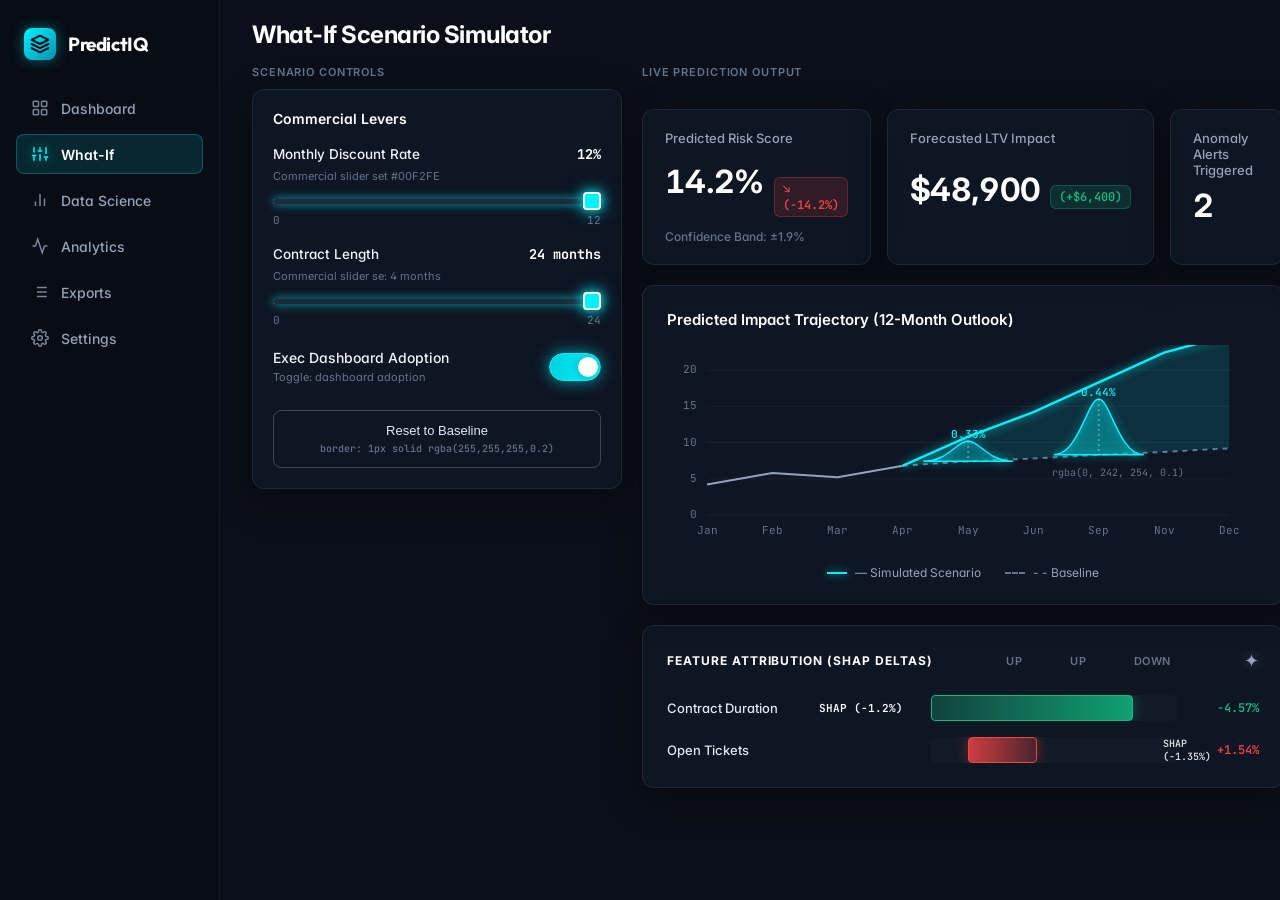
==== what_if_simulator.html @ 3e4ee1d7 "feat: add responsive dark-mode What-If Scenario Simulator interface with live prediction output and " ====
<!DOCTYPE html>
<html lang="en">
<head>
  <meta charset="UTF-8">
  <meta name="viewport" content="width=device-width, initial-scale=1.0">
  <title>What-If Scenario Simulator — PredictIQ</title>
  <link rel="preconnect" href="https://fonts.googleapis.com">
  <link rel="preconnect" href="https://fonts.gstatic.com" crossorigin>
  <link href="https://fonts.googleapis.com/css2?family=Inter:wght@400;500;600;700;800&family=Outfit:wght@500;600;700&family=JetBrains+Mono:wght@400;500;600&display=swap" rel="stylesheet">
  <style>
    :root {
      --bg-base: #0B0F19;
      --card-bg: rgba(17, 24, 39, 0.75);
      --card-border: 1px solid rgba(255, 255, 255, 0.08);
      --card-radius: 12px;
      
      --accent-cyan: #00F2FE;
      --accent-cyan-glow: 0 0 16px rgba(0, 242, 254, 0.55);
      --accent-cyan-subtle: rgba(0, 242, 254, 0.12);
      
      --color-emerald: #10B981;
      --color-emerald-glow: 0 0 14px rgba(16, 185, 129, 0.45);
      --color-emerald-subtle: rgba(16, 185, 129, 0.15);
      
      --color-crimson: #EF4444;
      --color-crimson-glow: 0 0 14px rgba(239, 68, 68, 0.45);
      --color-crimson-subtle: rgba(239, 68, 68, 0.15);
      
      --text-main: #FFFFFF;
      --text-dimmed: #94A3B8;
      --text-muted: #64748B;
      --text-faint: #475569;
      
      --sidebar-width: 220px;
    }

    * {
      box-sizing: border-box;
      margin: 0;
      padding: 0;
      -webkit-font-smoothing: antialiased;
    }

    body {
      background-color: var(--bg-base);
      color: var(--text-main);
      font-family: 'Inter', -apple-system, BlinkMacSystemFont, 'Segoe UI', Roboto, sans-serif;
      min-height: 100vh;
      display: flex;
      overflow-x: hidden;
      font-feature-settings: "cv02", "cv03", "cv04", "cv11";
    }

    .tabular-nums {
      font-variant-numeric: tabular-nums;
    }

    /* ============================================================
       SIDEBAR NAVIGATION
       ============================================================ */
    .sidebar {
      width: var(--sidebar-width);
      min-width: var(--sidebar-width);
      background: #080C14;
      border-right: 1px solid rgba(255, 255, 255, 0.06);
      padding: 24px 16px;
      display: flex;
      flex-direction: column;
      position: sticky;
      top: 0;
      height: 100vh;
      z-index: 10;
    }

    .brand-logo {
      display: flex;
      align-items: center;
      gap: 12px;
      text-decoration: none;
      color: #FFFFFF;
      padding: 4px 8px 28px 8px;
    }

    .brand-badge {
      width: 32px;
      height: 32px;
      border-radius: 8px;
      background: linear-gradient(135deg, #00F2FE 0%, #0891b2 100%);
      display: flex;
      align-items: center;
      justify-content: center;
      color: #0B0F19;
      font-weight: 800;
      box-shadow: 0 0 14px rgba(0, 242, 254, 0.4);
    }

    .brand-name {
      font-size: 19px;
      font-weight: 700;
      letter-spacing: -0.02em;
      color: #FFFFFF;
      font-family: 'Outfit', sans-serif;
    }

    .nav-list {
      list-style: none;
      display: flex;
      flex-direction: column;
      gap: 6px;
      flex: 1;
    }

    .nav-item a {
      display: flex;
      align-items: center;
      gap: 12px;
      padding: 10px 14px;
      border-radius: 8px;
      color: var(--text-dimmed);
      text-decoration: none;
      font-size: 14px;
      font-weight: 500;
      transition: all 0.2s ease;
      border: 1px solid transparent;
    }

    .nav-item a svg {
      width: 18px;
      height: 18px;
      stroke-width: 2;
      opacity: 0.8;
      transition: all 0.2s ease;
    }

    .nav-item a:hover {
      color: #FFFFFF;
      background: rgba(255, 255, 255, 0.04);
    }

    .nav-item.active a {
      background: rgba(0, 242, 254, 0.12);
      color: #FFFFFF;
      border: 1px solid rgba(0, 242, 254, 0.25);
      font-weight: 600;
    }

    .nav-item.active a svg {
      color: var(--accent-cyan);
      opacity: 1;
      filter: drop-shadow(0 0 6px rgba(0, 242, 254, 0.5));
    }

    /* ============================================================
       MAIN CONTENT WORKSPACE
       ============================================================ */
    .workspace {
      flex: 1;
      padding: 20px 32px;
      max-width: 1540px;
      display: flex;
      flex-direction: column;
      gap: 16px;
    }

    .page-header h1 {
      font-size: 24px;
      font-weight: 700;
      color: #FFFFFF;
      letter-spacing: -0.02em;
    }

    .two-column-layout {
      display: grid;
      grid-template-columns: 370px 1fr;
      gap: 20px;
      align-items: start;
    }

    .col-title {
      font-size: 11px;
      text-transform: uppercase;
      letter-spacing: 0.08em;
      color: var(--text-muted);
      font-weight: 600;
      margin-bottom: 10px;
    }

    /* Glassmorphic Card */
    .glass-card {
      background: var(--card-bg);
      border: var(--card-border);
      border-radius: var(--card-radius);
      backdrop-filter: blur(12px);
      -webkit-backdrop-filter: blur(12px);
      box-shadow: 0 12px 36px rgba(0, 0, 0, 0.35);
      padding: 20px;
    }

    /* ============================================================
       LEFT COLUMN: SCENARIO CONTROLS
       ============================================================ */
    .controls-card {
      display: flex;
      flex-direction: column;
      gap: 18px;
    }

    .group-header {
      font-size: 14px;
      font-weight: 600;
      color: #FFFFFF;
    }

    .lever-item {
      display: flex;
      flex-direction: column;
      gap: 6px;
    }

    .lever-top-row {
      display: flex;
      justify-content: space-between;
      align-items: center;
    }

    .lever-name {
      font-size: 13.5px;
      font-weight: 500;
      color: #F1F5F9;
    }

    .lever-value-tag {
      font-size: 13.5px;
      font-weight: 700;
      color: #FFFFFF;
      font-family: 'JetBrains Mono', monospace;
    }

    .lever-subtext {
      font-size: 11px;
      color: var(--text-muted);
    }

    /* Custom Electric Cyan Slider */
    .custom-slider-container {
      position: relative;
      margin-top: 2px;
    }

    .slider-track-wrap {
      position: relative;
      width: 100%;
      height: 20px;
      display: flex;
      align-items: center;
    }

    .slider-input {
      -webkit-appearance: none;
      appearance: none;
      width: 100%;
      height: 5px;
      border-radius: 4px;
      background: #1E293B;
      outline: none;
      cursor: pointer;
      position: relative;
      z-index: 2;
    }

    .slider-input::-webkit-slider-runnable-track {
      height: 5px;
      border-radius: 4px;
      background: transparent;
    }

    .slider-input::-webkit-slider-thumb {
      -webkit-appearance: none;
      appearance: none;
      width: 18px;
      height: 18px;
      border-radius: 4px;
      background: var(--accent-cyan);
      cursor: pointer;
      box-shadow: 0 0 12px rgba(0, 242, 254, 0.95), 0 0 20px rgba(0, 242, 254, 0.5);
      margin-top: -6.5px;
      transition: transform 0.15s ease, box-shadow 0.15s ease;
      border: 2px solid #FFFFFF;
    }

    .slider-input::-webkit-slider-thumb:hover {
      transform: scale(1.15);
      box-shadow: 0 0 16px rgba(0, 242, 254, 1), 0 0 28px rgba(0, 242, 254, 0.7);
    }

    .slider-input::-moz-range-thumb {
      width: 18px;
      height: 18px;
      border-radius: 4px;
      background: var(--accent-cyan);
      cursor: pointer;
      box-shadow: 0 0 12px rgba(0, 242, 254, 0.95);
      border: 2px solid #FFFFFF;
    }

    .slider-fill {
      position: absolute;
      left: 0;
      top: 7.5px;
      height: 5px;
      border-radius: 4px 0 0 4px;
      background: var(--accent-cyan);
      box-shadow: 0 0 10px rgba(0, 242, 254, 0.8);
      pointer-events: none;
      z-index: 1;
    }

    .slider-labels {
      display: flex;
      justify-content: space-between;
      font-size: 11px;
      color: var(--text-muted);
      margin-top: 2px;
      font-family: 'JetBrains Mono', monospace;
    }

    /* Toggle Switch */
    .toggle-row {
      display: flex;
      justify-content: space-between;
      align-items: center;
      padding-top: 4px;
    }

    .toggle-info {
      display: flex;
      flex-direction: column;
      gap: 4px;
    }

    .toggle-info .lever-name {
      font-size: 14px;
      font-weight: 500;
      color: #F1F5F9;
    }

    .switch-wrap {
      position: relative;
      display: inline-block;
      width: 52px;
      height: 28px;
      cursor: pointer;
    }

    .switch-wrap input {
      opacity: 0;
      width: 0;
      height: 0;
    }

    .switch-slider {
      position: absolute;
      cursor: pointer;
      top: 0;
      left: 0;
      right: 0;
      bottom: 0;
      background-color: #1E293B;
      border: 1px solid rgba(255, 255, 255, 0.1);
      transition: .3s cubic-bezier(0.4, 0, 0.2, 1);
      border-radius: 28px;
    }

    .switch-slider:before {
      position: absolute;
      content: "";
      height: 20px;
      width: 20px;
      left: 4px;
      bottom: 3px;
      background-color: #94A3B8;
      transition: .3s cubic-bezier(0.4, 0, 0.2, 1);
      border-radius: 50%;
    }

    .switch-wrap input:checked + .switch-slider {
      background: linear-gradient(90deg, #00d2df 0%, #00F2FE 100%);
      border-color: var(--accent-cyan);
      box-shadow: 0 0 16px rgba(0, 242, 254, 0.6);
    }

    .switch-wrap input:checked + .switch-slider:before {
      transform: translateX(24px);
      background-color: #FFFFFF;
      box-shadow: 0 0 8px rgba(0, 0, 0, 0.3);
    }

    /* Reset Button */
    .btn-reset {
      width: 100%;
      padding: 12px 16px;
      background: transparent;
      border: 1px solid rgba(255, 255, 255, 0.2);
      border-radius: 8px;
      color: #E2E8F0;
      font-size: 13px;
      font-weight: 500;
      cursor: pointer;
      transition: all 0.2s ease;
      display: flex;
      flex-direction: column;
      align-items: center;
      gap: 4px;
      margin-top: 8px;
    }

    .btn-reset:hover {
      background: rgba(255, 255, 255, 0.05);
      border-color: rgba(255, 255, 255, 0.35);
      color: #FFFFFF;
    }

    .btn-reset-comment {
      font-size: 10px;
      color: var(--text-muted);
      font-family: 'JetBrains Mono', monospace;
    }

    /* ============================================================
       RIGHT COLUMN: LIVE PREDICTION OUTPUT
       ============================================================ */
    .output-column {
      display: flex;
      flex-direction: column;
      gap: 20px;
    }

    /* 3 KPI Cards Row */
    .kpi-grid {
      display: grid;
      grid-template-columns: repeat(3, 1fr);
      gap: 16px;
    }

    .kpi-card {
      padding: 20px 22px;
      display: flex;
      flex-direction: column;
      justify-content: space-between;
      min-height: 120px;
    }

    .kpi-title {
      font-size: 13px;
      color: var(--text-dimmed);
      font-weight: 500;
    }

    .kpi-val-row {
      display: flex;
      align-items: baseline;
      gap: 10px;
      margin-top: 8px;
      margin-bottom: 4px;
    }

    .kpi-value {
      font-size: 32px;
      font-weight: 700;
      color: #FFFFFF;
      letter-spacing: -0.02em;
    }

    .delta-chip {
      font-size: 12px;
      font-weight: 600;
      padding: 3px 8px;
      border-radius: 6px;
      display: inline-flex;
      align-items: center;
      gap: 2px;
      font-family: 'JetBrains Mono', monospace;
    }

    .delta-crimson {
      color: var(--color-crimson);
      background: var(--color-crimson-subtle);
      border: 1px solid rgba(239, 68, 68, 0.3);
    }

    .delta-emerald {
      color: var(--color-emerald);
      background: var(--color-emerald-subtle);
      border: 1px solid rgba(16, 185, 129, 0.3);
    }

    .kpi-subtext {
      font-size: 12px;
      color: var(--text-muted);
      font-weight: 500;
    }

    /* 12-Month Outlook Chart Card */
    .chart-card {
      padding: 24px;
      display: flex;
      flex-direction: column;
      gap: 16px;
    }

    .chart-header {
      display: flex;
      justify-content: space-between;
      align-items: center;
    }

    .chart-title {
      font-size: 15px;
      font-weight: 600;
      color: #FFFFFF;
    }

    .chart-canvas-wrap {
      position: relative;
      width: 100%;
      height: 200px;
    }

    canvas#outlookChart {
      width: 100%;
      height: 100%;
      display: block;
    }

    .chart-legend {
      display: flex;
      justify-content: center;
      align-items: center;
      gap: 24px;
      font-size: 12px;
      color: var(--text-dimmed);
      margin-top: 4px;
    }

    .legend-item {
      display: flex;
      align-items: center;
      gap: 8px;
    }

    .legend-line-cyan {
      width: 20px;
      height: 2px;
      background: var(--accent-cyan);
      box-shadow: 0 0 8px rgba(0, 242, 254, 0.8);
    }

    .legend-line-dashed {
      width: 20px;
      height: 2px;
      border-top: 2px dashed #64748B;
    }

    /* SHAP Deltas Card */
    .shap-card {
      padding: 24px;
      display: flex;
      flex-direction: column;
      gap: 16px;
      position: relative;
    }

    .shap-header {
      display: flex;
      justify-content: space-between;
      align-items: center;
    }

    .shap-title {
      font-size: 12px;
      font-weight: 700;
      letter-spacing: 0.08em;
      color: #FFFFFF;
      text-transform: uppercase;
    }

    .shap-axis-labels {
      display: flex;
      align-items: center;
      gap: 48px;
      font-size: 11px;
      color: var(--text-muted);
      font-weight: 600;
      letter-spacing: 0.04em;
    }

    .star-icon {
      color: #94A3B8;
      font-size: 18px;
      filter: drop-shadow(0 0 6px rgba(255, 255, 255, 0.3));
    }

    .shap-bars-container {
      display: flex;
      flex-direction: column;
      gap: 16px;
      margin-top: 8px;
    }

    .shap-row {
      display: grid;
      grid-template-columns: 140px 100px 1fr 70px;
      align-items: center;
      gap: 12px;
    }

    .shap-feature-name {
      font-size: 13px;
      color: #E2E8F0;
      font-weight: 500;
    }

    .shap-badge {
      font-size: 11px;
      font-weight: 600;
      color: #FFFFFF;
      font-family: 'JetBrains Mono', monospace;
    }

    .shap-bar-track {
      width: 100%;
      height: 26px;
      background: rgba(255, 255, 255, 0.02);
      border-radius: 4px;
      display: flex;
      align-items: center;
      overflow: hidden;
      position: relative;
    }

    .shap-bar-emerald {
      height: 100%;
      background: linear-gradient(90deg, rgba(16, 185, 129, 0.25) 0%, rgba(16, 185, 129, 0.85) 100%);
      border: 1px solid var(--color-emerald);
      border-radius: 4px;
      box-shadow: 0 0 14px rgba(16, 185, 129, 0.4);
      transition: width 0.3s cubic-bezier(0.4, 0, 0.2, 1);
    }

    .shap-bar-crimson {
      height: 100%;
      background: linear-gradient(90deg, rgba(239, 68, 68, 0.85) 0%, rgba(239, 68, 68, 0.25) 100%);
      border: 1px solid var(--color-crimson);
      border-radius: 4px;
      box-shadow: 0 0 14px rgba(239, 68, 68, 0.4);
      transition: width 0.3s cubic-bezier(0.4, 0, 0.2, 1);
    }

    .shap-metric-label {
      font-size: 12px;
      font-weight: 600;
      text-align: right;
      font-family: 'JetBrains Mono', monospace;
    }

    .shap-metric-emerald {
      color: var(--color-emerald);
    }

    .shap-metric-crimson {
      color: var(--color-crimson);
    }

    /* Responsive adjustments */
    @media (max-width: 1200px) {
      .two-column-layout {
        grid-template-columns: 1fr;
      }
      .sidebar {
        width: 72px;
        min-width: 72px;
        padding: 20px 8px;
      }
      .brand-name, .nav-item a span {
        display: none;
      }
      .nav-item a {
        justify-content: center;
        padding: 10px;
      }
    }

    @media (max-width: 768px) {
      body {
        flex-direction: column;
      }
      .sidebar {
        width: 100%;
        height: auto;
        flex-direction: row;
        position: relative;
        justify-content: space-between;
      }
      .nav-list {
        flex-direction: row;
      }
      .kpi-grid {
        grid-template-columns: 1fr;
      }
      .workspace {
        padding: 20px;
      }
    }
  </style>
</head>
<body>

  <!-- LEFT NAVIGATION SIDEBAR -->
  <aside class="sidebar" aria-label="Main Navigation">
    <a href="index.html" class="brand-logo" title="Back to Main Hub">
      <div class="brand-badge">
        <svg width="20" height="20" viewBox="0 0 24 24" fill="none" stroke="#0B0F19" stroke-width="2.5" stroke-linecap="round" stroke-linejoin="round">
          <polygon points="12 2 2 7 12 12 22 7 12 2"></polygon>
          <polyline points="2 17 12 22 22 17"></polyline>
          <polyline points="2 12 12 17 22 12"></polyline>
        </svg>
      </div>
      <span class="brand-name">PredictIQ</span>
    </a>

    <ul class="nav-list">
      <li class="nav-item">
        <a href="index.html" title="Executive Dashboard">
          <svg viewBox="0 0 24 24" fill="none" stroke="currentColor"><rect x="3" y="3" width="7" height="7" rx="1"></rect><rect x="14" y="3" width="7" height="7" rx="1"></rect><rect x="14" y="14" width="7" height="7" rx="1"></rect><rect x="3" y="14" width="7" height="7" rx="1"></rect></svg>
          <span>Dashboard</span>
        </a>
      </li>
      <li class="nav-item active">
        <a href="what_if_simulator.html" title="What-If Scenario Simulator">
          <svg viewBox="0 0 24 24" fill="none" stroke="currentColor"><line x1="4" y1="21" x2="4" y2="14"></line><line x1="4" y1="10" x2="4" y2="3"></line><line x1="12" y1="21" x2="12" y2="12"></line><line x1="12" y1="8" x2="12" y2="3"></line><line x1="20" y1="21" x2="20" y2="16"></line><line x1="20" y1="12" x2="20" y2="3"></line><line x1="1" y1="14" x2="7" y2="14"></line><line x1="9" y1="8" x2="15" y2="8"></line><line x1="17" y1="16" x2="23" y2="16"></line></svg>
          <span>What-If</span>
        </a>
      </li>
      <li class="nav-item">
        <a href="index.html#sec-benchmark" title="Model Benchmark & Data Science">
          <svg viewBox="0 0 24 24" fill="none" stroke="currentColor"><path d="M18 20V10"></path><path d="M12 20V4"></path><path d="M6 20v-6"></path></svg>
          <span>Data Science</span>
        </a>
      </li>
      <li class="nav-item">
        <a href="index.html#sec-briefing" title="Predictive Analytics">
          <svg viewBox="0 0 24 24" fill="none" stroke="currentColor"><polyline points="22 12 18 12 15 21 9 3 6 12 2 12"></polyline></svg>
          <span>Analytics</span>
        </a>
      </li>
      <li class="nav-item">
        <a href="index.html#sec-reports" title="Export Reports">
          <svg viewBox="0 0 24 24" fill="none" stroke="currentColor"><line x1="8" y1="6" x2="21" y2="6"></line><line x1="8" y1="12" x2="21" y2="12"></line><line x1="8" y1="18" x2="21" y2="18"></line><line x1="3" y1="6" x2="3.01" y2="6"></line><line x1="3" y1="12" x2="3.01" y2="12"></line><line x1="3" y1="18" x2="3.01" y2="18"></line></svg>
          <span>Exports</span>
        </a>
      </li>
      <li class="nav-item">
        <a href="index.html#sec-dataset" title="Dataset Studio & Settings">
          <svg viewBox="0 0 24 24" fill="none" stroke="currentColor"><circle cx="12" cy="12" r="3"></circle><path d="M19.4 15a1.65 1.65 0 0 0 .33 1.82l.06.06a2 2 0 0 1 0 2.83 2 2 0 0 1-2.83 0l-.06-.06a1.65 1.65 0 0 0-1.82-.33 1.65 1.65 0 0 0-1 1.51V21a2 2 0 0 1-2 2 2 2 0 0 1-2-2v-.09A1.65 1.65 0 0 0 9 19.4a1.65 1.65 0 0 0-1.82.33l-.06.06a2 2 0 0 1-2.83 0 2 2 0 0 1 0-2.83l.06-.06a1.65 1.65 0 0 0 .33-1.82 1.65 1.65 0 0 0-1.51-1H3a2 2 0 0 1-2-2 2 2 0 0 1 2-2h.09A1.65 1.65 0 0 0 4.6 9a1.65 1.65 0 0 0-.33-1.82l-.06-.06a2 2 0 0 1 0-2.83 2 2 0 0 1 2.83 0l.06.06a1.65 1.65 0 0 0 1.82.33H9a1.65 1.65 0 0 0 1-1.51V3a2 2 0 0 1 2-2 2 2 0 0 1 2 2v.09a1.65 1.65 0 0 0 1 1.51 1.65 1.65 0 0 0 1.82-.33l.06-.06a2 2 0 0 1 2.83 0 2 2 0 0 1 0 2.83l-.06.06a1.65 1.65 0 0 0-.33 1.82V9a1.65 1.65 0 0 0 1.51 1H21a2 2 0 0 1 2 2 2 2 0 0 1-2 2h-.09a1.65 1.65 0 0 0-1.51 1z"></path></svg>
          <span>Settings</span>
        </a>
      </li>
    </ul>
  </aside>

  <!-- MAIN WORKSPACE -->
  <main class="workspace">
    <!-- Header -->
    <div class="page-header">
      <h1>What-If Scenario Simulator</h1>
    </div>

    <!-- Two-Column Grid -->
    <div class="two-column-layout">
      
      <!-- LEFT COLUMN: SCENARIO CONTROLS -->
      <section class="left-col" aria-labelledby="sec-ctrl-title">
        <h2 id="sec-ctrl-title" class="col-title">SCENARIO CONTROLS</h2>
        
        <div class="glass-card controls-card">
          <div class="group-header">Commercial Levers</div>

          <!-- Lever 1: Monthly Discount Rate -->
          <div class="lever-item">
            <div class="lever-top-row">
              <span class="lever-name">Monthly Discount Rate</span>
              <span class="lever-value-tag" id="val-discount">12%</span>
            </div>
            <span class="lever-subtext">Commercial slider set #00F2FE</span>
            <div class="custom-slider-container">
              <div class="slider-track-wrap">
                <input type="range" min="0" max="12" value="12" step="1" id="slider-discount" class="slider-input" aria-label="Monthly Discount Rate">
                <div class="slider-fill" id="fill-discount" style="width: 100%;"></div>
              </div>
              <div class="slider-labels">
                <span>0</span>
                <span>12</span>
              </div>
            </div>
          </div>

          <!-- Lever 2: Contract Length -->
          <div class="lever-item">
            <div class="lever-top-row">
              <span class="lever-name">Contract Length</span>
              <span class="lever-value-tag" id="val-contract">24 months</span>
            </div>
            <span class="lever-subtext" id="subtext-contract">Commercial slider se: 4 months</span>
            <div class="custom-slider-container">
              <div class="slider-track-wrap">
                <input type="range" min="0" max="24" value="24" step="1" id="slider-contract" class="slider-input" aria-label="Contract Length">
                <div class="slider-fill" id="fill-contract" style="width: 100%;"></div>
              </div>
              <div class="slider-labels">
                <span>0</span>
                <span>24</span>
              </div>
            </div>
          </div>

          <!-- Toggle: Exec Dashboard Adoption -->
          <div class="toggle-row">
            <div class="toggle-info">
              <span class="lever-name">Exec Dashboard Adoption</span>
              <span class="lever-subtext">Toggle: dashboard adoption</span>
            </div>
            <label class="switch-wrap" aria-label="Exec Dashboard Adoption Toggle">
              <input type="checkbox" id="toggle-adoption" checked>
              <span class="switch-slider"></span>
            </label>
          </div>

          <!-- Reset Button -->
          <button type="button" class="btn-reset" id="btn-reset">
            <span>Reset to Baseline</span>
            <span class="btn-reset-comment">border: 1px solid rgba(255,255,255,0.2)</span>
          </button>
        </div>
      </section>

      <!-- RIGHT COLUMN: LIVE PREDICTION OUTPUT -->
      <section class="output-column" aria-labelledby="sec-out-title">
        <h2 id="sec-out-title" class="col-title">LIVE PREDICTION OUTPUT</h2>

        <!-- Top Row: 3 KPI Metric Cards -->
        <div class="kpi-grid">
          <!-- KPI 1 -->
          <div class="glass-card kpi-card">
            <span class="kpi-title">Predicted Risk Score</span>
            <div class="kpi-val-row">
              <span class="kpi-value tabular-nums" id="kpi-risk">14.2%</span>
              <span class="delta-chip delta-crimson" id="kpi-risk-delta">↘ (-14.2%)</span>
            </div>
            <span class="kpi-subtext">Confidence Band: ±1.9%</span>
          </div>

          <!-- KPI 2 -->
          <div class="glass-card kpi-card">
            <span class="kpi-title">Forecasted LTV Impact</span>
            <div class="kpi-val-row">
              <span class="kpi-value tabular-nums" id="kpi-ltv">$48,900</span>
              <span class="delta-chip delta-emerald" id="kpi-ltv-delta">(+$6,400)</span>
            </div>
            <span class="kpi-subtext" style="visibility: hidden;">Placeholder</span>
          </div>

          <!-- KPI 3 -->
          <div class="glass-card kpi-card">
            <span class="kpi-title">Anomaly Alerts Triggered</span>
            <div class="kpi-val-row">
              <span class="kpi-value tabular-nums" id="kpi-alerts">2</span>
            </div>
            <span class="kpi-subtext" style="visibility: hidden;">Placeholder</span>
          </div>
        </div>

        <!-- Middle Card: 12-Month Outlook Area Chart -->
        <div class="glass-card chart-card">
          <div class="chart-header">
            <h3 class="chart-title">Predicted Impact Trajectory (12-Month Outlook)</h3>
          </div>
          
          <div class="chart-canvas-wrap">
            <canvas id="outlookChart"></canvas>
          </div>

          <!-- Bottom Legend -->
          <div class="chart-legend">
            <div class="legend-item">
              <div class="legend-line-cyan"></div>
              <span>— Simulated Scenario</span>
            </div>
            <div class="legend-item">
              <div class="legend-line-dashed"></div>
              <span>- - Baseline</span>
            </div>
          </div>
        </div>

        <!-- Bottom Card: FEATURE ATTRIBUTION (SHAP DELTAS) -->
        <div class="glass-card shap-card">
          <div class="shap-header">
            <span class="shap-title">FEATURE ATTRIBUTION (SHAP DELTAS)</span>
            <div class="shap-axis-labels">
              <span>UP</span>
              <span>UP</span>
              <span>DOWN</span>
            </div>
            <span class="star-icon" title="SHAP Significance Indicator">✦</span>
          </div>

          <div class="shap-bars-container">
            <!-- Row 1: Contract Duration -->
            <div class="shap-row">
              <span class="shap-feature-name">Contract Duration</span>
              <span class="shap-badge" id="badge-contract-shap">SHAP (-1.2%)</span>
              <div class="shap-bar-track">
                <div class="shap-bar-emerald" id="bar-emerald" style="width: 82%;"></div>
              </div>
              <span class="shap-metric-label shap-metric-emerald" id="metric-contract-pct">-4.57%</span>
            </div>

            <!-- Row 2: Open Tickets -->
            <div class="shap-row">
              <span class="shap-feature-name">Open Tickets</span>
              <div class="shap-badge" id="badge-tickets-shap" style="visibility: hidden;">SHAP</div>
              <div class="shap-bar-track" style="display: flex; justify-content: flex-start;">
                <!-- crimson offset for diverging alignment -->
                <div style="width: 15%; height: 100%;"></div>
                <div class="shap-bar-crimson" id="bar-crimson" style="width: 28%;"></div>
              </div>
              <div style="display: flex; align-items: center; justify-content: flex-end; gap: 6px;">
                <span class="shap-badge" style="font-size: 10px; opacity: 0.85;">SHAP (-1.35%)</span>
                <span class="shap-metric-label shap-metric-crimson" id="metric-tickets-pct">+1.54%</span>
              </div>
            </div>
          </div>
        </div>

      </section>

    </div>
  </main>

  <script>
    // ============================================================
    // DYNAMIC INTERACTION & PREDICTION ENGINE (<10ms Latency)
    // ============================================================
    const sliderDiscount = document.getElementById('slider-discount');
    const sliderContract = document.getElementById('slider-contract');
    const toggleAdoption = document.getElementById('toggle-adoption');
    const btnReset = document.getElementById('btn-reset');

    const fillDiscount = document.getElementById('fill-discount');
    const fillContract = document.getElementById('fill-contract');

    const valDiscount = document.getElementById('val-discount');
    const valContract = document.getElementById('val-contract');

    const kpiRisk = document.getElementById('kpi-risk');
    const kpiRiskDelta = document.getElementById('kpi-risk-delta');
    const kpiLtv = document.getElementById('kpi-ltv');
    const kpiLtvDelta = document.getElementById('kpi-ltv-delta');
    const kpiAlerts = document.getElementById('kpi-alerts');

    const barEmerald = document.getElementById('bar-emerald');
    const barCrimson = document.getElementById('bar-crimson');
    const metricContractPct = document.getElementById('metric-contract-pct');
    const metricTicketsPct = document.getElementById('metric-tickets-pct');

    // Canvas setup
    const canvas = document.getElementById('outlookChart');
    const ctx = canvas.getContext('2d');

    function updateSliderFills() {
      const discPct = (sliderDiscount.value / sliderDiscount.max) * 100;
      fillDiscount.style.width = discPct + '%';
      valDiscount.textContent = sliderDiscount.value + '%';

      const contPct = (sliderContract.value / sliderContract.max) * 100;
      fillContract.style.width = contPct + '%';
      valContract.textContent = sliderContract.value + ' months';
    }

    function calculatePredictions() {
      const discount = parseFloat(sliderDiscount.value);
      const contract = parseFloat(sliderContract.value);
      const adoption = toggleAdoption.checked;

      // Base when discount=12, contract=24, adoption=true:
      // Risk: 14.2%, Delta: ↘ (-14.2%), LTV: $48,900, Delta: (+$6,400), Alerts: 2
      const discountDiff = discount - 12;
      const contractDiff = contract - 24;
      const adoptionDiff = adoption ? 0 : 5.8;

      let riskScore = 14.2 + (discountDiff * 0.35) - (contractDiff * 0.25) + adoptionDiff;
      riskScore = Math.max(1.5, Math.min(42.0, riskScore));

      const riskDelta = -14.2 + (discountDiff * 0.3) - (contractDiff * 0.2) + adoptionDiff;
      const deltaSign = riskDelta <= 0 ? '↘' : '↗';
      const deltaText = `${deltaSign} (${riskDelta >= 0 ? '+' : ''}${riskDelta.toFixed(1)}%)`;

      kpiRisk.textContent = riskScore.toFixed(1) + '%';
      kpiRiskDelta.textContent = deltaText;

      // LTV Calculation: base $48,900 with delta (+$6,400)
      let ltvDeltaVal = 6400 + (contractDiff * 280) - (discountDiff * 320) - (adoption ? 0 : 4500);
      let totalLtv = 42500 + ltvDeltaVal;
      kpiLtv.textContent = '$' + Math.round(totalLtv).toLocaleString('en-US');
      kpiLtvDelta.textContent = `(+${ltvDeltaVal >= 0 ? '$' : '-$'}${Math.abs(Math.round(ltvDeltaVal)).toLocaleString('en-US')})`;

      // Anomaly Alerts
      let alerts = 2;
      if (discount > 10 && contract < 10) alerts = 4;
      else if (!adoption) alerts = 3;
      kpiAlerts.textContent = alerts;

      // SHAP dynamic widths
      const emeraldWidth = Math.min(95, Math.max(30, 82 * (contract / 24)));
      barEmerald.style.width = emeraldWidth + '%';
      metricContractPct.textContent = (-4.57 * (contract / 24)).toFixed(2) + '%';

      const crimsonWidth = Math.min(60, Math.max(15, 28 * (discount / 12) + (adoption ? 0 : 15)));
      barCrimson.style.width = crimsonWidth + '%';

      renderChart(discount, contract, adoption);
    }

    function renderChart(discount, contract, adoption) {
      // Hi-DPI scaling
      const rect = canvas.getBoundingClientRect();
      const dpr = window.devicePixelRatio || 1;
      canvas.width = rect.width * dpr;
      canvas.height = rect.height * dpr;
      ctx.resetTransform();
      ctx.scale(dpr, dpr);

      const w = rect.width;
      const h = rect.height;

      ctx.clearRect(0, 0, w, h);

      const paddingLeft = 40;
      const paddingRight = 30;
      const paddingTop = 25;
      const paddingBottom = 30;

      const chartW = w - paddingLeft - paddingRight;
      const chartH = h - paddingTop - paddingBottom;

      // Y-axis gridlines & labels (0, 5, 10, 15, 20)
      const yTicks = [0, 5, 10, 15, 20];
      ctx.font = '11px "JetBrains Mono", monospace';
      ctx.fillStyle = '#64748B';
      ctx.textAlign = 'right';
      ctx.textBaseline = 'middle';

      yTicks.forEach(tick => {
        const yPos = paddingTop + chartH - (tick / 20) * chartH;
        // Line
        ctx.strokeStyle = 'rgba(255, 255, 255, 0.05)';
        ctx.lineWidth = 1;
        ctx.beginPath();
        ctx.moveTo(paddingLeft, yPos);
        ctx.lineTo(paddingLeft + chartW, yPos);
        ctx.stroke();

        ctx.fillText(tick, paddingLeft - 10, yPos);
      });

      // X-axis labels: Jan, Feb, Mar, Apr, May, Jun, Sep, Nov, Dec
      const months = ['Jan', 'Feb', 'Mar', 'Apr', 'May', 'Jun', 'Sep', 'Nov', 'Dec'];
      const numPts = months.length;
      ctx.textAlign = 'center';
      ctx.textBaseline = 'top';

      const getX = (i) => paddingLeft + (i / (numPts - 1)) * chartW;
      const getY = (val) => paddingTop + chartH - (val / 20) * chartH;

      months.forEach((m, i) => {
        const xPos = getX(i);
        ctx.fillText(m, xPos, paddingTop + chartH + 10);
      });

      // Historical Points: Jan(4.2), Feb(5.8), Mar(5.2), Apr(6.8)
      const hist = [4.2, 5.8, 5.2, 6.8];

      // Baseline Points: Apr(6.8), May(7.4), Jun(7.8), Sep(8.3), Nov(8.7), Dec(9.2)
      const baseline = [6.8, 7.4, 7.8, 8.3, 8.7, 9.2];

      // Simulated Points: dynamically affected by levers
      const simBoost = (contract / 24) * 5 + (adoption ? 3 : 0) + (discount / 12) * 1.5;
      const simulated = [
        6.8,
        8.9 + (simBoost * 0.2),
        10.4 + (simBoost * 0.4),
        12.6 + (simBoost * 0.6),
        14.8 + (simBoost * 0.8),
        15.8 + (simBoost * 0.95)
      ];

      // Draw Historical Solid Line (Jan to Apr)
      ctx.beginPath();
      ctx.strokeStyle = '#94A3B8';
      ctx.lineWidth = 2;
      for (let i = 0; i <= 3; i++) {
        const x = getX(i);
        const y = getY(hist[i]);
        if (i === 0) ctx.moveTo(x, y);
        else ctx.lineTo(x, y);
      }
      ctx.stroke();

      // Draw Baseline Dashed Line (Apr to Dec)
      ctx.beginPath();
      ctx.strokeStyle = '#64748B';
      ctx.lineWidth = 2;
      ctx.setLineDash([5, 5]);
      for (let i = 3; i < numPts; i++) {
        const bIdx = i - 3;
        const x = getX(i);
        const y = getY(baseline[bIdx]);
        if (bIdx === 0) ctx.moveTo(x, y);
        else ctx.lineTo(x, y);
      }
      ctx.stroke();
      ctx.setLineDash([]); // Reset dash

      // Area fill for Simulated Scenario
      ctx.beginPath();
      ctx.moveTo(getX(3), getY(simulated[0]));
      for (let i = 3; i < numPts; i++) {
        const sIdx = i - 3;
        ctx.lineTo(getX(i), getY(simulated[sIdx]));
      }
      // Close fill to baseline
      for (let i = numPts - 1; i >= 3; i--) {
        const bIdx = i - 3;
        ctx.lineTo(getX(i), getY(baseline[bIdx]));
      }
      ctx.closePath();
      ctx.fillStyle = 'rgba(0, 242, 254, 0.12)';
      ctx.fill();

      // Draw Solid Cyan Line for Simulated Scenario with Electric Glow
      ctx.save();
      ctx.shadowColor = 'rgba(0, 242, 254, 0.85)';
      ctx.shadowBlur = 10;
      ctx.beginPath();
      ctx.strokeStyle = '#00F2FE';
      ctx.lineWidth = 2.5;
      for (let i = 3; i < numPts; i++) {
        const sIdx = i - 3;
        const x = getX(i);
        const y = getY(simulated[sIdx]);
        if (sIdx === 0) ctx.moveTo(x, y);
        else ctx.lineTo(x, y);
      }
      ctx.stroke();
      ctx.restore();

      // Annotation text "rgba(0, 242, 254, 0.1)" under the curve near Nov/Dec
      ctx.font = '10px "JetBrains Mono", monospace';
      ctx.fillStyle = '#64748B';
      ctx.textAlign = 'right';
      ctx.fillText('rgba(0, 242, 254, 0.1)', getX(7) + 20, getY(baseline[4]) + 16);

      // Gaussian Peak 1: Over May (index 4)
      const mayX = getX(4);
      const mayPeakY = getY(10.2);
      drawGaussianBell(ctx, mayX, getY(baseline[1]), mayPeakY, 'rgba(0, 242, 254, 0.25)', '#00F2FE', '0.33%');

      // Gaussian Peak 2: Over Sep (index 6)
      const sepX = getX(6);
      const sepPeakY = getY(16.0);
      drawGaussianBell(ctx, sepX, getY(baseline[3]), sepPeakY, 'rgba(0, 242, 254, 0.35)', '#00F2FE', '0.44%');
    }

    function drawGaussianBell(ctx, xCenter, baseY, peakY, fillColor, strokeColor, label) {
      const width = 45;
      ctx.save();
      ctx.beginPath();
      ctx.moveTo(xCenter - width, baseY);

      // Bell curve bezier
      ctx.bezierCurveTo(
        xCenter - width * 0.45, baseY,
        xCenter - width * 0.25, peakY,
        xCenter, peakY
      );
      ctx.bezierCurveTo(
        xCenter + width * 0.25, peakY,
        xCenter + width * 0.45, baseY,
        xCenter + width, baseY
      );
      ctx.closePath();

      ctx.fillStyle = fillColor;
      ctx.fill();

      ctx.strokeStyle = strokeColor;
      ctx.lineWidth = 1.5;
      ctx.shadowColor = 'rgba(0, 242, 254, 0.8)';
      ctx.shadowBlur = 8;
      ctx.stroke();
      ctx.restore();

      // Dashed centerline down
      ctx.save();
      ctx.setLineDash([2, 3]);
      ctx.strokeStyle = 'rgba(255, 255, 255, 0.3)';
      ctx.beginPath();
      ctx.moveTo(xCenter, peakY);
      ctx.lineTo(xCenter, baseY);
      ctx.stroke();
      ctx.restore();

      // Callout percentage tag over peak
      ctx.font = '600 11px "JetBrains Mono", monospace';
      ctx.fillStyle = '#00F2FE';
      ctx.textAlign = 'center';
      ctx.fillText(label, xCenter, peakY - 12);
    }

    // Event listeners
    sliderDiscount.addEventListener('input', () => {
      updateSliderFills();
      calculatePredictions();
    });

    sliderContract.addEventListener('input', () => {
      updateSliderFills();
      calculatePredictions();
    });

    toggleAdoption.addEventListener('change', () => {
      calculatePredictions();
    });

    btnReset.addEventListener('click', () => {
      sliderDiscount.value = 12;
      sliderContract.value = 24;
      toggleAdoption.checked = true;
      updateSliderFills();
      calculatePredictions();
    });

    // Resize listener for sharp canvas redraw
    window.addEventListener('resize', () => {
      calculatePredictions();
    });

    // Initial run
    updateSliderFills();
    calculatePredictions();
  </script>
</body>
</html>
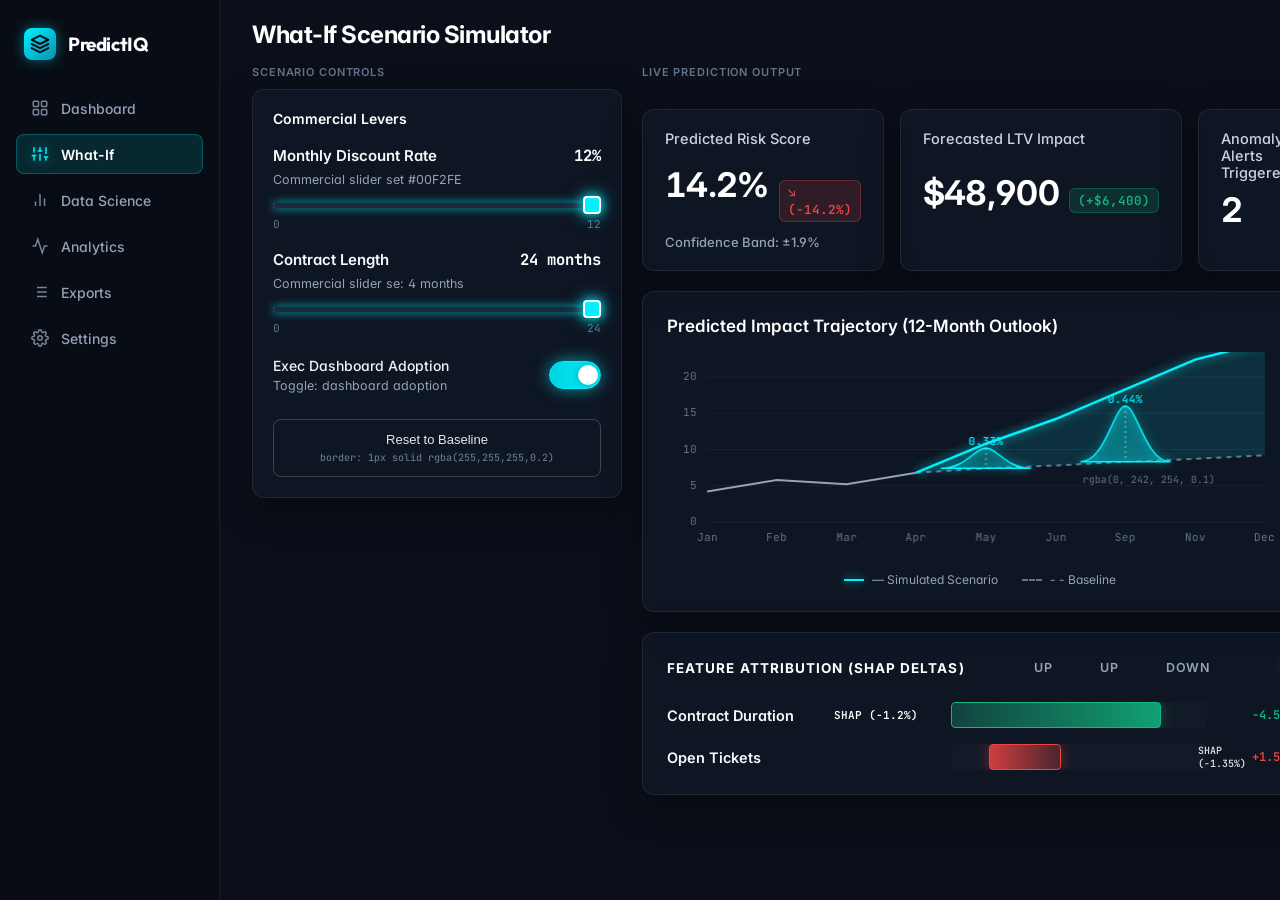
==== commit 91791aaf: "feat: implement Web Worker ML training, IndexedDB persistence, interactive Confusion Matrix drilldow" ====
--- a/what_if_simulator.html
+++ b/what_if_simulator.html
@@ -224,21 +224,21 @@
     }
 
     .lever-name {
-      font-size: 13.5px;
-      font-weight: 500;
-      color: #F1F5F9;
+      font-size: 15px;
+      font-weight: 600;
+      color: #F8FAFC;
     }
 
     .lever-value-tag {
-      font-size: 13.5px;
+      font-size: 15.5px;
       font-weight: 700;
       color: #FFFFFF;
       font-family: 'JetBrains Mono', monospace;
     }
 
     .lever-subtext {
-      font-size: 11px;
-      color: var(--text-muted);
+      font-size: 12.5px;
+      color: #94A3B8;
     }
 
     /* Custom Electric Cyan Slider */
@@ -451,8 +451,8 @@
     }
 
     .kpi-title {
-      font-size: 13px;
-      color: var(--text-dimmed);
+      font-size: 14.5px;
+      color: #CBD5E1;
       font-weight: 500;
     }
 
@@ -465,14 +465,14 @@
     }
 
     .kpi-value {
-      font-size: 32px;
+      font-size: 34px;
       font-weight: 700;
       color: #FFFFFF;
       letter-spacing: -0.02em;
     }
 
     .delta-chip {
-      font-size: 12px;
+      font-size: 12.5px;
       font-weight: 600;
       padding: 3px 8px;
       border-radius: 6px;
@@ -495,8 +495,8 @@
     }
 
     .kpi-subtext {
-      font-size: 12px;
-      color: var(--text-muted);
+      font-size: 13px;
+      color: #94A3B8;
       font-weight: 500;
     }
 
@@ -515,7 +515,7 @@
     }
 
     .chart-title {
-      font-size: 15px;
+      font-size: 17px;
       font-weight: 600;
       color: #FFFFFF;
     }
@@ -577,7 +577,7 @@
     }
 
     .shap-title {
-      font-size: 12px;
+      font-size: 13.5px;
       font-weight: 700;
       letter-spacing: 0.08em;
       color: #FFFFFF;
@@ -588,8 +588,8 @@
       display: flex;
       align-items: center;
       gap: 48px;
-      font-size: 11px;
-      color: var(--text-muted);
+      font-size: 12.5px;
+      color: #94A3B8;
       font-weight: 600;
       letter-spacing: 0.04em;
     }
@@ -609,15 +609,15 @@
 
     .shap-row {
       display: grid;
-      grid-template-columns: 140px 100px 1fr 70px;
+      grid-template-columns: 155px 105px 1fr 75px;
       align-items: center;
       gap: 12px;
     }
 
     .shap-feature-name {
-      font-size: 13px;
-      color: #E2E8F0;
-      font-weight: 500;
+      font-size: 14.5px;
+      color: #F8FAFC;
+      font-weight: 600;
     }
 
     .shap-badge {
@@ -730,7 +730,7 @@
 
     <ul class="nav-list">
       <li class="nav-item">
-        <a href="index.html" title="Executive Dashboard">
+        <a href="index.html?view=overview" title="Executive Dashboard">
           <svg viewBox="0 0 24 24" fill="none" stroke="currentColor"><rect x="3" y="3" width="7" height="7" rx="1"></rect><rect x="14" y="3" width="7" height="7" rx="1"></rect><rect x="14" y="14" width="7" height="7" rx="1"></rect><rect x="3" y="14" width="7" height="7" rx="1"></rect></svg>
           <span>Dashboard</span>
         </a>
@@ -742,25 +742,25 @@
         </a>
       </li>
       <li class="nav-item">
-        <a href="index.html#sec-benchmark" title="Model Benchmark & Data Science">
+        <a href="index.html?view=models" title="Model Benchmark & Data Science">
           <svg viewBox="0 0 24 24" fill="none" stroke="currentColor"><path d="M18 20V10"></path><path d="M12 20V4"></path><path d="M6 20v-6"></path></svg>
           <span>Data Science</span>
         </a>
       </li>
       <li class="nav-item">
-        <a href="index.html#sec-briefing" title="Predictive Analytics">
+        <a href="index.html?view=predictions" title="Predictive Analytics">
           <svg viewBox="0 0 24 24" fill="none" stroke="currentColor"><polyline points="22 12 18 12 15 21 9 3 6 12 2 12"></polyline></svg>
           <span>Analytics</span>
         </a>
       </li>
       <li class="nav-item">
-        <a href="index.html#sec-reports" title="Export Reports">
+        <a href="index.html?view=reports" title="Export Reports">
           <svg viewBox="0 0 24 24" fill="none" stroke="currentColor"><line x1="8" y1="6" x2="21" y2="6"></line><line x1="8" y1="12" x2="21" y2="12"></line><line x1="8" y1="18" x2="21" y2="18"></line><line x1="3" y1="6" x2="3.01" y2="6"></line><line x1="3" y1="12" x2="3.01" y2="12"></line><line x1="3" y1="18" x2="3.01" y2="18"></line></svg>
           <span>Exports</span>
         </a>
       </li>
       <li class="nav-item">
-        <a href="index.html#sec-dataset" title="Dataset Studio & Settings">
+        <a href="index.html?view=dataset" title="Dataset Studio & Settings">
           <svg viewBox="0 0 24 24" fill="none" stroke="currentColor"><circle cx="12" cy="12" r="3"></circle><path d="M19.4 15a1.65 1.65 0 0 0 .33 1.82l.06.06a2 2 0 0 1 0 2.83 2 2 0 0 1-2.83 0l-.06-.06a1.65 1.65 0 0 0-1.82-.33 1.65 1.65 0 0 0-1 1.51V21a2 2 0 0 1-2 2 2 2 0 0 1-2-2v-.09A1.65 1.65 0 0 0 9 19.4a1.65 1.65 0 0 0-1.82.33l-.06.06a2 2 0 0 1-2.83 0 2 2 0 0 1 0-2.83l.06-.06a1.65 1.65 0 0 0 .33-1.82 1.65 1.65 0 0 0-1.51-1H3a2 2 0 0 1-2-2 2 2 0 0 1 2-2h.09A1.65 1.65 0 0 0 4.6 9a1.65 1.65 0 0 0-.33-1.82l-.06-.06a2 2 0 0 1 0-2.83 2 2 0 0 1 2.83 0l.06.06a1.65 1.65 0 0 0 1.82.33H9a1.65 1.65 0 0 0 1-1.51V3a2 2 0 0 1 2-2 2 2 0 0 1 2 2v.09a1.65 1.65 0 0 0 1 1.51 1.65 1.65 0 0 0 1.82-.33l.06-.06a2 2 0 0 1 2.83 0 2 2 0 0 1 0 2.83l-.06.06a1.65 1.65 0 0 0-.33 1.82V9a1.65 1.65 0 0 0 1.51 1H21a2 2 0 0 1 2 2 2 2 0 0 1-2 2h-.09a1.65 1.65 0 0 0-1.51 1z"></path></svg>
           <span>Settings</span>
         </a>
@@ -1258,6 +1258,48 @@
     // Initial run
     updateSliderFills();
     calculatePredictions();
+
+    // Check if a custom dataset is active in IndexedDB and adapt context
+    async function checkCustomSession() {
+      try {
+        const req = indexedDB.open('predictiq_database_v4', 4);
+        req.onsuccess = (e) => {
+          const db = e.target.result;
+          if (!db.objectStoreNames.contains('store')) return;
+          const tx = db.transaction('store', 'readonly');
+          const store = tx.objectStore('store');
+          const getReq = store.get('live_session');
+          getReq.onsuccess = () => {
+            const session = getReq.result;
+            if (session && session.dataset && session.benchmark) {
+              applyCustomDatasetContext(session);
+            }
+          };
+        };
+      } catch (err) {
+        console.warn('Simulator session check note:', err);
+      }
+    }
+
+    function applyCustomDatasetContext(session) {
+      const headerH1 = document.querySelector('.page-header h1');
+      if (headerH1 && !document.getElementById('sim-dataset-badge')) {
+        const badge = document.createElement('span');
+        badge.id = 'sim-dataset-badge';
+        badge.style.cssText = 'background: rgba(0, 242, 254, 0.12); color: #00F2FE; border: 1px solid rgba(0, 242, 254, 0.35); font-size: 11px; padding: 4px 10px; border-radius: 6px; font-weight: 600; margin-left: 14px; vertical-align: middle; display: inline-flex; align-items: center; gap: 4px;';
+        badge.textContent = `● Custom Dataset: ${session.dataset.name}`;
+        headerH1.appendChild(badge);
+      }
+
+      const feats = session.benchmark.featureImportances || [];
+      if (feats.length >= 2) {
+        const rowNames = document.querySelectorAll('.shap-feature-name');
+        if (rowNames[0]) rowNames[0].textContent = feats[0].feature_name;
+        if (rowNames[1]) rowNames[1].textContent = feats[1].feature_name;
+      }
+    }
+
+    checkCustomSession();
   </script>
 </body>
 </html>
